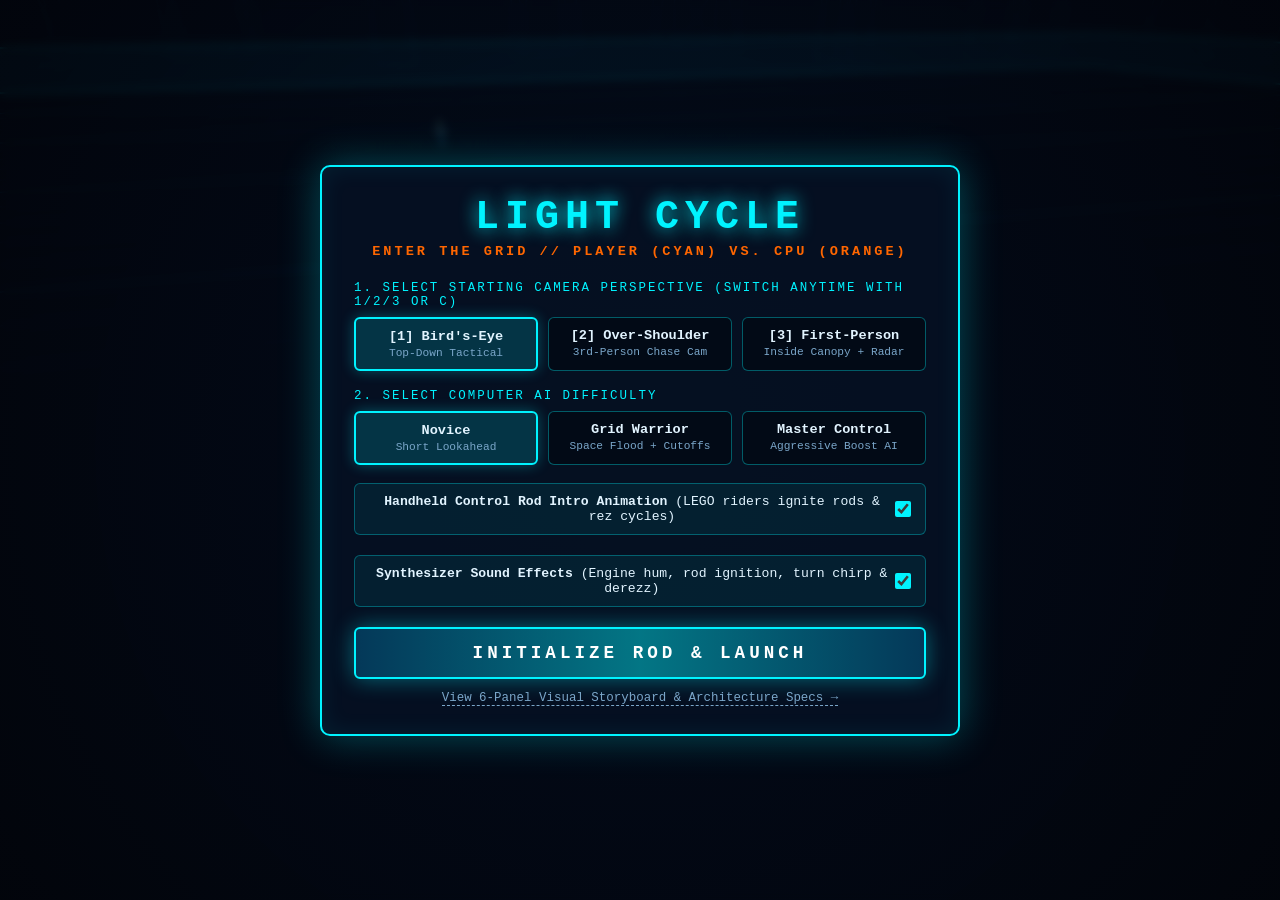
==== index.html @ d652a1ee "Initial commit: Tron Light Cycle 3D game" ====
<!DOCTYPE html>
<html lang="en">
<head>
  <meta charset="UTF-8" />
  <meta name="viewport" content="width=device-width, initial-scale=1.0" />
  <title>TRON: LIGHT CYCLE — 3D Grid Arena</title>
  <link rel="stylesheet" href="style.css" />
</head>
<body>
  <div id="game-container">
    <canvas id="three-canvas"></canvas>
  </div>

  <!-- Subtle CRT Scanlines -->
  <div class="scanlines"></div>

  <!-- First-Person Tactical Gameplay HUD Overlay (Active in [3] First-Person View) -->
  <div id="cockpit-overlay">
    <svg viewBox="0 0 1600 900" preserveAspectRatio="none">
      <defs>
        <filter id="hudGlow">
          <feGaussianBlur stdDeviation="3" result="b" />
          <feMerge>
            <feMergeNode in="b" />
            <feMergeNode in="SourceGraphic" />
          </feMerge>
        </filter>
      </defs>
      <!-- Subtle Corner Visor Framing -->
      <path d="M 35,130 L 35,55 L 135,55" fill="none" stroke="#00f3ff" stroke-width="3" opacity="0.45" filter="url(#hudGlow)" />
      <path d="M 1565,130 L 1565,55 L 1465,55" fill="none" stroke="#00f3ff" stroke-width="3" opacity="0.45" filter="url(#hudGlow)" />
      <path d="M 35,770 L 35,845 L 135,845" fill="none" stroke="#00f3ff" stroke-width="3" opacity="0.45" filter="url(#hudGlow)" />
      <path d="M 1565,770 L 1565,845 L 1465,845" fill="none" stroke="#00f3ff" stroke-width="3" opacity="0.45" filter="url(#hudGlow)" />

      <!-- Horizon Lane Guide Rails (converging toward center vanishing point without blocking view) -->
      <line x1="560" y1="885" x2="735" y2="515" stroke="#00f3ff" stroke-width="1.5" stroke-dasharray="10,8" opacity="0.32" />
      <line x1="1040" y1="885" x2="865" y2="515" stroke="#00f3ff" stroke-width="1.5" stroke-dasharray="10,8" opacity="0.32" />

      <!-- Minimalist Center Horizon Pitch Ticks -->
      <line x1="755" y1="450" x2="780" y2="450" stroke="#00f3ff" stroke-width="2" opacity="0.55" />
      <line x1="820" y1="450" x2="845" y2="450" stroke="#00f3ff" stroke-width="2" opacity="0.55" />
      <circle cx="800" cy="450" r="3" fill="#00f3ff" opacity="0.7" />

      <!-- Bottom Cockpit Instrument Arc -->
      <path d="M 460,900 Q 800,820 1140,900" fill="none" stroke="#00f3ff" stroke-width="2.5" opacity="0.5" filter="url(#hudGlow)" />
    </svg>

    <!-- Dynamic Tactical Telemetry Readouts for First-Person Play -->
    <!-- Top Compass / Cardinal Heading Tape -->
    <div id="fp-compass-box">
      <span class="fp-sub-label">HEADING</span>
      <span id="fp-heading-val">EAST (090&deg;)</span>
      <span id="fp-enemy-bearing" class="fp-enemy-tag">CPU: AHEAD RIGHT</span>
    </div>

    <!-- Left Wing: Turn Clearance Sensor -->
    <div id="fp-left-sensor" class="fp-side-sensor">
      <div class="fp-sensor-header">&larr; [A] LEFT CLEARANCE</div>
      <div id="fp-left-dist" class="fp-sensor-dist">95m</div>
      <div class="fp-sensor-bar-bg">
        <div id="fp-left-bar" class="fp-sensor-bar-fill"></div>
      </div>
      <div id="fp-left-status" class="fp-sensor-status">OPEN LANE</div>
    </div>

    <!-- Right Wing: Turn Clearance Sensor -->
    <div id="fp-right-sensor" class="fp-side-sensor right">
      <div class="fp-sensor-header">RIGHT CLEARANCE [D] &rarr;</div>
      <div id="fp-right-dist" class="fp-sensor-dist">95m</div>
      <div class="fp-sensor-bar-bg">
        <div id="fp-right-bar" class="fp-sensor-bar-fill"></div>
      </div>
      <div id="fp-right-status" class="fp-sensor-status">OPEN LANE</div>
    </div>

    <!-- Center Forward Laser Rangefinder & Recommended Turn Prompt -->
    <div id="fp-forward-Cluster">
      <div id="fp-fwd-range">FWD RANGE: 148m</div>
      <div id="fp-turn-advisor"></div>
    </div>

    <!-- Bottom Center Digital Dashboard (Speed + Boost Gauge) -->
    <div id="fp-bottom-dash">
      <div class="fp-dash-item">
        <span class="fp-sub-label">VELOCITY</span>
        <span id="fp-dash-speed">143 KM/H</span>
      </div>
      <div class="fp-dash-divider"></div>
      <div class="fp-dash-item">
        <span class="fp-sub-label">TURBINE BOOST [W / SPACE]</span>
        <div class="fp-boost-track">
          <div id="fp-dash-boost"></div>
        </div>
      </div>
    </div>
  </div>

  <!-- Top HUD Bar -->
  <div id="hud-top">
    <!-- Left Box: Score & Boost Telemetry -->
    <div class="hud-box">
      <div class="hud-title">GRID TELEMETRY // TURBINE STATUS</div>
      <div class="score-row">
        <span id="score-player" class="score-item cyan">P1: 0</span>
        <span id="score-ai" class="score-item orange">CPU: 0</span>
      </div>
      <div class="telemetry-row">
        <div class="boost-bar-wrap" title="Boost Energy (Ride close to walls to slipstream-charge)">
          <div id="boost-fill"></div>
        </div>
        <span id="speed-readout">142 KM/H</span>
      </div>
    </div>

    <!-- Center Box: Live Camera Perspective Switcher & Sound Toggle -->
    <div class="hud-box">
      <div class="hud-title">CAMERA [1 / 2 / 3 / C] &amp; AUDIO [M]</div>
      <div class="cam-switcher">
        <button class="cam-btn active" data-hud-cam="BIRDS_EYE">[1] BIRD'S-EYE</button>
        <button class="cam-btn" data-hud-cam="OVER_SHOULDER">[2] OVER-SHOULDER</button>
        <button class="cam-btn" data-hud-cam="FIRST_PERSON">[3] FIRST-PERSON</button>
        <button id="hud-sound-btn" class="cam-btn active" title="Toggle Sound [M]">SOUND: ON [M]</button>
      </div>
    </div>

    <!-- Right Box: 2D Radar Minimap -->
    <div id="radar-panel" class="hud-box orange">
      <div id="cpu-label" class="hud-title">CPU (NOVICE)</div>
      <canvas id="radar-canvas" width="136" height="136"></canvas>
    </div>
  </div>

  <!-- Center Status / Intro / Countdown / Proximity Banners -->
  <div id="center-banners">
    <div id="intro-stage-banner">STAGE 01 // IGNITING HANDHELD CONTROL ROD</div>
    <div id="countdown-banner">READY</div>
    <div id="proximity-warning">! WALL PROXIMITY 12m !</div>
  </div>

  <!-- Bottom Controls Hint -->
  <div id="hud-bottom">
    <span id="controls-hint-text">
      <strong>BIRD'S-EYE CONTROLS:</strong> [W/A/S/D] or [ARROWS] Cardinal Direction &bull; [SHIFT/SPACE] Boost &bull; [1/2/3 or C] Switch View
    </span>
  </div>

  <!-- Start / Configuration Modal -->
  <div id="start-modal" class="modal-backdrop">
    <div class="modal-card">
      <div class="game-logo">LIGHT CYCLE</div>
      <div class="game-sub">ENTER THE GRID // PLAYER (CYAN) VS. CPU (ORANGE)</div>

      <div class="option-section">
        <span class="option-label">1. SELECT STARTING CAMERA PERSPECTIVE (SWITCH ANYTIME WITH 1/2/3 OR C)</span>
        <div class="option-grid">
          <div class="opt-card selected" data-cam-select="BIRDS_EYE">
            <div class="opt-title">[1] Bird's-Eye</div>
            <div class="opt-desc">Top-Down Tactical</div>
          </div>
          <div class="opt-card" data-cam-select="OVER_SHOULDER">
            <div class="opt-title">[2] Over-Shoulder</div>
            <div class="opt-desc">3rd-Person Chase Cam</div>
          </div>
          <div class="opt-card" data-cam-select="FIRST_PERSON">
            <div class="opt-title">[3] First-Person</div>
            <div class="opt-desc">Inside Canopy + Radar</div>
          </div>
        </div>
      </div>

      <div class="option-section">
        <span class="option-label">2. SELECT COMPUTER AI DIFFICULTY</span>
        <div class="option-grid">
          <div class="opt-card selected" data-diff-select="NOVICE">
            <div class="opt-title">Novice</div>
            <div class="opt-desc">Short Lookahead</div>
          </div>
          <div class="opt-card" data-diff-select="WARRIOR">
            <div class="opt-title">Grid Warrior</div>
            <div class="opt-desc">Space Flood + Cutoffs</div>
          </div>
          <div class="opt-card" data-diff-select="MCP">
            <div class="opt-title">Master Control</div>
            <div class="opt-desc">Aggressive Boost AI</div>
          </div>
        </div>
      </div>

      <label class="intro-toggle-row">
        <span><strong>Handheld Control Rod Intro Animation</strong> (LEGO riders ignite rods &amp; rez cycles)</span>
        <input type="checkbox" id="intro-checkbox" checked />
      </label>

      <label class="intro-toggle-row">
        <span><strong>Synthesizer Sound Effects</strong> (Engine hum, rod ignition, turn chirp &amp; derezz)</span>
        <input type="checkbox" id="sound-checkbox" checked />
      </label>

      <button id="launch-btn" class="primary-btn">INITIALIZE ROD &amp; LAUNCH</button>
      <a href="storyboard.html" target="_blank" class="secondary-link">View 6-Panel Visual Storyboard &amp; Architecture Specs &rarr;</a>
    </div>
  </div>

  <!-- Round Resolution / Derezz Modal -->
  <div id="gameover-modal" class="modal-backdrop hidden">
    <div class="modal-card">
      <div id="gameover-title" class="game-logo">CPU DEREZZED</div>
      <div id="gameover-sub" class="game-sub">USER DOMINATES THE GRID</div>
      <button id="rematch-btn" class="primary-btn" style="margin-bottom: 10px;">NEXT ROUND [SPACE]</button>
      <button id="menu-btn" class="cam-btn" style="width: 100%; padding: 10px;">CONFIGURE CAMERA / DIFFICULTY</button>
    </div>
  </div>

  <script src="three.min.js"></script>
  <script src="three.postprocessing.js"></script>
  <script src="game.bundle.js?v=10"></script>
</body>
</html>
---- style.css ----
:root {
  --bg-dark: #03060e;
  --panel-bg: rgba(6, 16, 34, 0.84);
  --cyan: #00f3ff;
  --cyan-dim: rgba(0, 243, 255, 0.28);
  --orange: #ff6600;
  --orange-dim: rgba(255, 102, 0, 0.28);
  --danger: #ff2a55;
  --text: #e2f4ff;
  --muted: #7aa6c9;
}

* {
  box-sizing: border-box;
  margin: 0;
  padding: 0;
  user-select: none;
}

html, body {
  width: 100%;
  height: 100%;
  overflow: hidden;
  background: var(--bg-dark);
  color: var(--text);
  font-family: 'Courier New', Courier, monospace;
}

#game-container {
  position: fixed;
  inset: 0;
  width: 100vw;
  height: 100vh;
}

canvas#three-canvas {
  display: block;
  width: 100%;
  height: 100%;
}

/* Subtle CRT Scanline Overlay */
.scanlines {
  position: fixed;
  inset: 0;
  pointer-events: none;
  background: repeating-linear-gradient(
    to bottom,
    rgba(255, 255, 255, 0) 0px,
    rgba(255, 255, 255, 0) 2px,
    rgba(0, 243, 255, 0.025) 3px,
    rgba(0, 0, 0, 0.14) 4px
  );
  z-index: 5;
}

/* First-Person Cockpit Canopy Overlay */
#cockpit-overlay {
  position: fixed;
  inset: 0;
  pointer-events: none;
  z-index: 4;
  opacity: 0;
  transition: opacity 0.25s ease;
}

#cockpit-overlay.active {
  opacity: 1;
}

#cockpit-overlay svg {
  width: 100%;
  height: 100%;
}

/* First-Person Tactical Gameplay HUD Widgets */
#fp-compass-box {
  position: absolute;
  top: 84px;
  left: 50%;
  transform: translateX(-50%);
  background: rgba(4, 14, 30, 0.82);
  border: 1px solid rgba(0, 243, 255, 0.55);
  box-shadow: 0 0 14px rgba(0, 243, 255, 0.22);
  border-radius: 4px;
  padding: 5px 16px;
  display: flex;
  align-items: center;
  gap: 14px;
  font-size: 0.82rem;
  letter-spacing: 1.5px;
}

.fp-sub-label {
  color: var(--muted);
  font-size: 0.68rem;
  letter-spacing: 2px;
}

#fp-heading-val {
  color: var(--cyan);
  font-weight: bold;
  text-shadow: 0 0 8px var(--cyan);
}

.fp-enemy-tag {
  color: var(--orange);
  font-weight: bold;
  font-size: 0.76rem;
  border-left: 1px solid rgba(0, 243, 255, 0.3);
  padding-left: 12px;
}

/* Left & Right Blind-Spot Turn Clearance Sensors */
.fp-side-sensor {
  position: absolute;
  top: 50%;
  left: 34px;
  transform: translateY(-50%);
  width: 175px;
  background: rgba(4, 14, 30, 0.78);
  border-left: 3px solid var(--cyan);
  border-top: 1px solid rgba(0, 243, 255, 0.35);
  border-bottom: 1px solid rgba(0, 243, 255, 0.35);
  padding: 10px 14px;
  border-radius: 4px;
  box-shadow: 0 0 16px rgba(0, 243, 255, 0.16);
}

.fp-side-sensor.right {
  left: auto;
  right: 34px;
  border-left: none;
  border-right: 3px solid var(--cyan);
  text-align: right;
}

.fp-side-sensor.danger {
  border-color: var(--danger);
  background: rgba(45, 6, 15, 0.82);
  box-shadow: 0 0 18px rgba(255, 42, 85, 0.35);
}

.fp-sensor-header {
  font-size: 0.68rem;
  color: var(--muted);
  letter-spacing: 1px;
  margin-bottom: 4px;
}

.fp-sensor-dist {
  font-size: 1.45rem;
  font-weight: bold;
  color: var(--cyan);
  text-shadow: 0 0 10px rgba(0, 243, 255, 0.6);
  margin-bottom: 6px;
}

.fp-side-sensor.danger .fp-sensor-dist {
  color: var(--danger);
  text-shadow: 0 0 10px var(--danger);
}

.fp-sensor-bar-bg {
  width: 100%;
  height: 7px;
  background: rgba(0, 243, 255, 0.14);
  border-radius: 3px;
  overflow: hidden;
  margin-bottom: 5px;
}

.fp-sensor-bar-fill {
  height: 100%;
  width: 100%;
  background: var(--cyan);
  box-shadow: 0 0 8px var(--cyan);
  transition: width 0.08s linear, background-color 0.15s ease;
}

.fp-sensor-status {
  font-size: 0.7rem;
  font-weight: bold;
  letter-spacing: 1.5px;
  color: #00ff9d;
}

/* Forward Rangefinder & Turn Advisor */
#fp-forward-Cluster {
  position: absolute;
  top: 53%;
  left: 50%;
  transform: translateX(-50%);
  text-align: center;
  display: flex;
  flex-direction: column;
  align-items: center;
  gap: 6px;
}

#fp-fwd-range {
  font-size: 0.86rem;
  font-weight: bold;
  letter-spacing: 2px;
  color: var(--cyan);
  background: rgba(3, 10, 22, 0.72);
  border: 1px solid rgba(0, 243, 255, 0.4);
  padding: 3px 12px;
  border-radius: 3px;
}

#fp-turn-advisor {
  font-size: 0.92rem;
  font-weight: bold;
  letter-spacing: 2px;
  color: #00ff9d;
  background: rgba(3, 22, 16, 0.88);
  border: 1px solid #00ff9d;
  box-shadow: 0 0 14px rgba(0, 255, 157, 0.4);
  padding: 4px 14px;
  border-radius: 4px;
  display: none;
}

/* Bottom Cockpit Digital Dashboard */
#fp-bottom-dash {
  position: absolute;
  bottom: 52px;
  left: 50%;
  transform: translateX(-50%);
  background: rgba(4, 14, 30, 0.86);
  border: 1px solid rgba(0, 243, 255, 0.55);
  box-shadow: 0 0 18px rgba(0, 243, 255, 0.25);
  border-radius: 6px;
  padding: 8px 22px;
  display: flex;
  align-items: center;
  gap: 20px;
}

.fp-dash-item {
  display: flex;
  flex-direction: column;
  align-items: center;
  gap: 3px;
}

.fp-dash-divider {
  width: 1px;
  height: 28px;
  background: rgba(0, 243, 255, 0.3);
}

#fp-dash-speed {
  font-size: 1.15rem;
  font-weight: bold;
  color: #ffffff;
  text-shadow: 0 0 10px var(--cyan);
}

.fp-boost-track {
  width: 130px;
  height: 8px;
  background: rgba(0, 243, 255, 0.15);
  border: 1px solid var(--cyan);
  border-radius: 3px;
  overflow: hidden;
}

#fp-dash-boost {
  height: 100%;
  width: 100%;
  background: linear-gradient(90deg, #0088ff, #00f3ff, #ffffff);
  box-shadow: 0 0 8px var(--cyan);
}

/* Top HUD Bar */
#hud-top {
  position: fixed;
  top: 16px;
  left: 20px;
  right: 20px;
  display: flex;
  justify-content: space-between;
  align-items: flex-start;
  z-index: 10;
  pointer-events: none;
  gap: 16px;
  transition: opacity 0.28s ease;
}

.hud-hidden {
  opacity: 0 !important;
  pointer-events: none !important;
}

.hud-box {
  background: var(--panel-bg);
  border: 1px solid var(--cyan);
  box-shadow: 0 0 18px rgba(0, 243, 255, 0.22), inset 0 0 14px rgba(0, 243, 255, 0.08);
  border-radius: 6px;
  padding: 10px 16px;
  backdrop-filter: blur(6px);
  pointer-events: auto;
}

.hud-box.orange {
  border-color: var(--orange);
  box-shadow: 0 0 18px rgba(255, 102, 0, 0.22), inset 0 0 14px rgba(255, 102, 0, 0.08);
}

.hud-title {
  font-size: 0.72rem;
  letter-spacing: 2px;
  color: var(--muted);
  text-transform: uppercase;
  margin-bottom: 4px;
}

.score-row {
  display: flex;
  align-items: baseline;
  gap: 18px;
}

.score-item {
  font-size: 1.35rem;
  font-weight: bold;
  letter-spacing: 1px;
}

.score-item.cyan {
  color: var(--cyan);
  text-shadow: 0 0 10px var(--cyan);
}

.score-item.orange {
  color: var(--orange);
  text-shadow: 0 0 10px var(--orange);
}

/* Boost Bar & Speed */
.telemetry-row {
  display: flex;
  align-items: center;
  gap: 14px;
  margin-top: 6px;
}

.boost-bar-wrap {
  width: 140px;
  height: 10px;
  background: rgba(0, 243, 255, 0.12);
  border: 1px solid var(--cyan);
  border-radius: 3px;
  overflow: hidden;
}

#boost-fill {
  height: 100%;
  width: 100%;
  background: linear-gradient(90deg, #0088ff, #00f3ff, #ffffff);
  box-shadow: 0 0 10px var(--cyan);
  transition: width 0.08s linear;
}

#speed-readout {
  font-size: 0.85rem;
  color: var(--cyan);
  font-weight: bold;
  min-width: 95px;
}

/* Camera Switcher Buttons in HUD */
.cam-switcher {
  display: flex;
  gap: 8px;
  margin-top: 4px;
}

.cam-btn {
  background: rgba(4, 16, 36, 0.9);
  border: 1px solid rgba(0, 243, 255, 0.45);
  color: var(--muted);
  font-family: inherit;
  font-size: 0.75rem;
  font-weight: bold;
  padding: 6px 10px;
  border-radius: 4px;
  cursor: pointer;
  transition: all 0.15s ease;
  letter-spacing: 0.5px;
}

.cam-btn:hover {
  border-color: var(--cyan);
  color: var(--text);
}

.cam-btn.active {
  background: rgba(0, 243, 255, 0.2);
  border-color: var(--cyan);
  color: var(--cyan);
  box-shadow: 0 0 12px rgba(0, 243, 255, 0.4);
}

/* Top-Right Radar Minimap */
#radar-panel {
  display: flex;
  flex-direction: column;
  align-items: center;
  padding: 8px;
}

#radar-canvas {
  width: 136px;
  height: 136px;
  border: 1px solid rgba(0, 243, 255, 0.5);
  background: rgba(2, 6, 15, 0.92);
  border-radius: 4px;
}

/* Center Status / Intro / Proximity Banner */
#center-banners {
  position: fixed;
  top: 19%;
  left: 50%;
  transform: translateX(-50%);
  display: flex;
  flex-direction: column;
  align-items: center;
  gap: 10px;
  z-index: 9;
  pointer-events: none;
  text-align: center;
}

#intro-stage-banner {
  background: rgba(4, 14, 30, 0.88);
  border: 1px solid var(--cyan);
  box-shadow: 0 0 20px rgba(0, 243, 255, 0.35);
  padding: 8px 22px;
  border-radius: 4px;
  color: var(--cyan);
  font-size: 0.95rem;
  font-weight: bold;
  letter-spacing: 3px;
  display: none;
}

#countdown-banner {
  font-size: 3.4rem;
  font-weight: bold;
  color: #ffffff;
  text-shadow: 0 0 24px var(--cyan), 0 0 48px var(--cyan);
  letter-spacing: 4px;
  display: none;
}

#proximity-warning {
  background: rgba(45, 5, 12, 0.9);
  border: 2px solid var(--danger);
  box-shadow: 0 0 20px rgba(255, 42, 85, 0.6);
  color: #ff4d6d;
  padding: 6px 18px;
  border-radius: 4px;
  font-size: 0.9rem;
  font-weight: bold;
  letter-spacing: 2px;
  display: none;
  animation: pulseWarn 0.35s infinite alternate;
}

@keyframes pulseWarn {
  from { transform: scale(0.97); opacity: 0.8; }
  to { transform: scale(1.03); opacity: 1; }
}

/* Bottom Controls Hint Bar */
#hud-bottom {
  position: fixed;
  bottom: 14px;
  left: 50%;
  transform: translateX(-50%);
  background: rgba(4, 12, 26, 0.85);
  border: 1px solid rgba(0, 243, 255, 0.35);
  padding: 7px 18px;
  border-radius: 20px;
  font-size: 0.78rem;
  color: var(--muted);
  letter-spacing: 1px;
  z-index: 10;
  pointer-events: none;
  white-space: nowrap;
}

#hud-bottom strong {
  color: var(--cyan);
}

/* Modal Overlays (Start Menu & Match End) */
.modal-backdrop {
  position: fixed;
  inset: 0;
  background: radial-gradient(circle at center, rgba(4, 15, 35, 0.72), rgba(2, 5, 12, 0.92));
  display: flex;
  justify-content: center;
  align-items: center;
  z-index: 20;
  backdrop-filter: blur(4px);
}

.modal-backdrop.hidden {
  display: none;
}

.modal-card {
  width: min(640px, 92vw);
  background: rgba(6, 16, 34, 0.95);
  border: 2px solid var(--cyan);
  box-shadow: 0 0 40px rgba(0, 243, 255, 0.3), inset 0 0 25px rgba(0, 243, 255, 0.08);
  border-radius: 10px;
  padding: 28px 32px;
  text-align: center;
}

.game-logo {
  font-size: 2.5rem;
  font-weight: bold;
  color: var(--cyan);
  text-shadow: 0 0 18px var(--cyan);
  letter-spacing: 6px;
  margin-bottom: 4px;
}

.game-sub {
  color: var(--orange);
  font-size: 0.85rem;
  letter-spacing: 3px;
  margin-bottom: 22px;
  font-weight: bold;
}

.option-section {
  margin-bottom: 18px;
  text-align: left;
}

.option-label {
  font-size: 0.78rem;
  color: var(--cyan);
  letter-spacing: 2px;
  margin-bottom: 8px;
  display: block;
}

.option-grid {
  display: grid;
  grid-template-columns: repeat(3, 1fr);
  gap: 10px;
}

.opt-card {
  background: rgba(3, 10, 22, 0.9);
  border: 1px solid rgba(0, 243, 255, 0.35);
  border-radius: 6px;
  padding: 10px;
  cursor: pointer;
  transition: all 0.15s ease;
  text-align: center;
}

.opt-card:hover {
  border-color: var(--cyan);
}

.opt-card.selected {
  background: rgba(0, 243, 255, 0.16);
  border: 2px solid var(--cyan);
  box-shadow: 0 0 14px rgba(0, 243, 255, 0.3);
}

.opt-card .opt-title {
  color: var(--text);
  font-size: 0.85rem;
  font-weight: bold;
  margin-bottom: 3px;
}

.opt-card .opt-desc {
  color: var(--muted);
  font-size: 0.7rem;
}

.intro-toggle-row {
  display: flex;
  align-items: center;
  justify-content: space-between;
  background: rgba(0, 243, 255, 0.07);
  border: 1px solid rgba(0, 243, 255, 0.3);
  border-radius: 6px;
  padding: 10px 14px;
  margin-bottom: 20px;
  font-size: 0.82rem;
}

.intro-toggle-row input[type="checkbox"] {
  accent-color: var(--cyan);
  width: 18px;
  height: 18px;
  cursor: pointer;
}

.primary-btn {
  width: 100%;
  padding: 14px 24px;
  background: linear-gradient(90deg, rgba(0, 180, 255, 0.25), rgba(0, 243, 255, 0.45), rgba(0, 180, 255, 0.25));
  border: 2px solid var(--cyan);
  color: #ffffff;
  font-family: inherit;
  font-size: 1.1rem;
  font-weight: bold;
  letter-spacing: 4px;
  border-radius: 6px;
  cursor: pointer;
  box-shadow: 0 0 22px rgba(0, 243, 255, 0.4);
  transition: all 0.15s ease;
}

.primary-btn:hover {
  background: rgba(0, 243, 255, 0.6);
  box-shadow: 0 0 32px rgba(0, 243, 255, 0.75);
  transform: translateY(-1px);
}

.secondary-link {
  display: inline-block;
  margin-top: 12px;
  color: var(--muted);
  font-size: 0.78rem;
  text-decoration: none;
  border-bottom: 1px dashed var(--muted);
}

.secondary-link:hover {
  color: var(--cyan);
  border-color: var(--cyan);
}
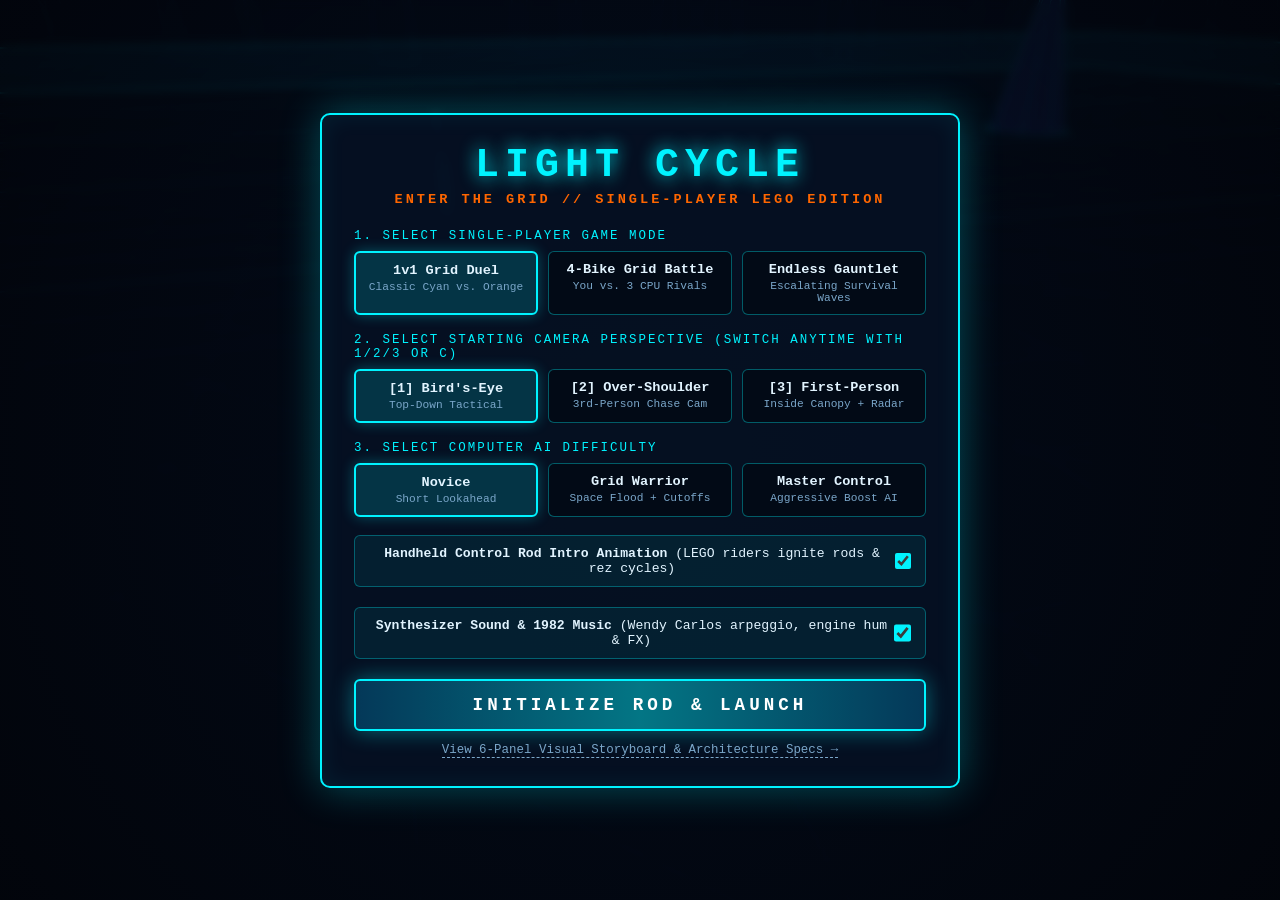
==== commit 197a03fe: "initial commit" ====
--- a/index.html
+++ b/index.html
@@ -114,11 +114,12 @@
 
     <!-- Center Box: Live Camera Perspective Switcher & Sound Toggle -->
     <div class="hud-box">
-      <div class="hud-title">CAMERA [1 / 2 / 3 / C] &amp; AUDIO [M]</div>
+      <div class="hud-title">CAMERA [1 / 2 / 3 / C] &bull; PAUSE [P] &bull; AUDIO [M]</div>
       <div class="cam-switcher">
         <button class="cam-btn active" data-hud-cam="BIRDS_EYE">[1] BIRD'S-EYE</button>
         <button class="cam-btn" data-hud-cam="OVER_SHOULDER">[2] OVER-SHOULDER</button>
         <button class="cam-btn" data-hud-cam="FIRST_PERSON">[3] FIRST-PERSON</button>
+        <button id="hud-pause-btn" class="cam-btn" title="Pause & Free-Orbit Inspection [P]">PAUSE [P]</button>
         <button id="hud-sound-btn" class="cam-btn active" title="Toggle Sound [M]">SOUND: ON [M]</button>
       </div>
     </div>
@@ -148,10 +149,28 @@
   <div id="start-modal" class="modal-backdrop">
     <div class="modal-card">
       <div class="game-logo">LIGHT CYCLE</div>
-      <div class="game-sub">ENTER THE GRID // PLAYER (CYAN) VS. CPU (ORANGE)</div>
+      <div class="game-sub">ENTER THE GRID // SINGLE-PLAYER LEGO EDITION</div>
 
       <div class="option-section">
-        <span class="option-label">1. SELECT STARTING CAMERA PERSPECTIVE (SWITCH ANYTIME WITH 1/2/3 OR C)</span>
+        <span class="option-label">1. SELECT SINGLE-PLAYER GAME MODE</span>
+        <div class="option-grid">
+          <div class="opt-card selected" data-mode-select="DUEL">
+            <div class="opt-title">1v1 Grid Duel</div>
+            <div class="opt-desc">Classic Cyan vs. Orange</div>
+          </div>
+          <div class="opt-card" data-mode-select="BATTLE">
+            <div class="opt-title">4-Bike Grid Battle</div>
+            <div class="opt-desc">You vs. 3 CPU Rivals</div>
+          </div>
+          <div class="opt-card" data-mode-select="GAUNTLET">
+            <div class="opt-title">Endless Gauntlet</div>
+            <div class="opt-desc">Escalating Survival Waves</div>
+          </div>
+        </div>
+      </div>
+
+      <div class="option-section">
+        <span class="option-label">2. SELECT STARTING CAMERA PERSPECTIVE (SWITCH ANYTIME WITH 1/2/3 OR C)</span>
         <div class="option-grid">
           <div class="opt-card selected" data-cam-select="BIRDS_EYE">
             <div class="opt-title">[1] Bird's-Eye</div>
@@ -169,7 +188,7 @@
       </div>
 
       <div class="option-section">
-        <span class="option-label">2. SELECT COMPUTER AI DIFFICULTY</span>
+        <span class="option-label">3. SELECT COMPUTER AI DIFFICULTY</span>
         <div class="option-grid">
           <div class="opt-card selected" data-diff-select="NOVICE">
             <div class="opt-title">Novice</div>
@@ -192,7 +211,7 @@
       </label>
 
       <label class="intro-toggle-row">
-        <span><strong>Synthesizer Sound Effects</strong> (Engine hum, rod ignition, turn chirp &amp; derezz)</span>
+        <span><strong>Synthesizer Sound &amp; 1982 Music</strong> (Wendy Carlos arpeggio, engine hum &amp; FX)</span>
         <input type="checkbox" id="sound-checkbox" checked />
       </label>
 
@@ -207,12 +226,12 @@
       <div id="gameover-title" class="game-logo">CPU DEREZZED</div>
       <div id="gameover-sub" class="game-sub">USER DOMINATES THE GRID</div>
       <button id="rematch-btn" class="primary-btn" style="margin-bottom: 10px;">NEXT ROUND [SPACE]</button>
-      <button id="menu-btn" class="cam-btn" style="width: 100%; padding: 10px;">CONFIGURE CAMERA / DIFFICULTY</button>
+      <button id="menu-btn" class="cam-btn" style="width: 100%; padding: 10px;">CONFIGURE MODE / CAMERA / DIFFICULTY</button>
     </div>
   </div>
 
   <script src="three.min.js"></script>
   <script src="three.postprocessing.js"></script>
-  <script src="game.bundle.js?v=10"></script>
+  <script src="game.bundle.js?v=12"></script>
 </body>
 </html>
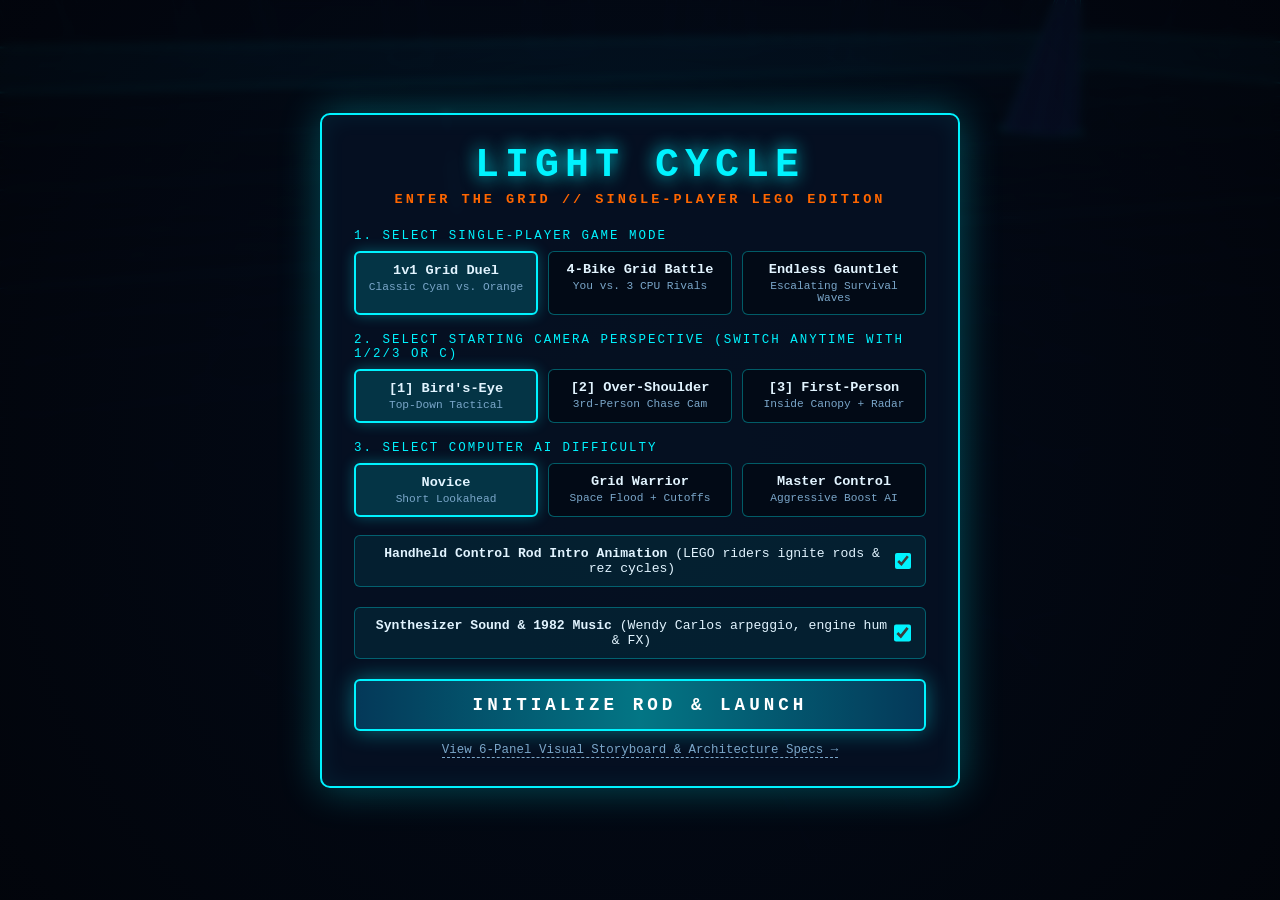
==== commit 5ccde362: "Fix bonus gem / power-up pickup detection and effects" ====
--- a/index.html
+++ b/index.html
@@ -232,6 +232,6 @@
 
   <script src="three.min.js"></script>
   <script src="three.postprocessing.js"></script>
-  <script src="game.bundle.js?v=12"></script>
+  <script src="game.bundle.js?v=13"></script>
 </body>
 </html>
